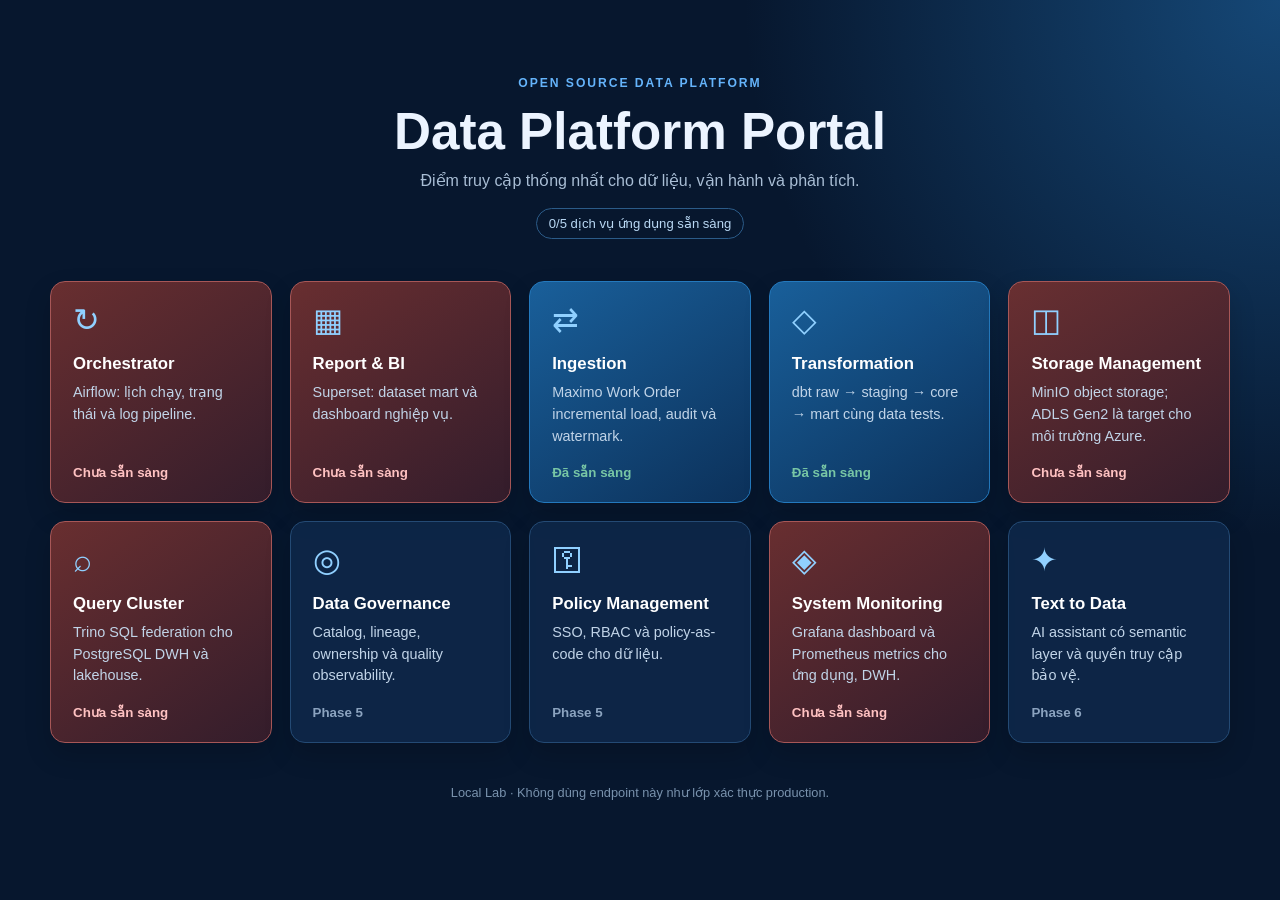
==== frontend/portal/index.html @ 21e0385d "feat: implement Maximo ingestion pipeline and core data platform infrastructure" ====
<!doctype html>
<html lang="vi">
  <head>
    <meta charset="UTF-8" />
    <meta name="viewport" content="width=device-width, initial-scale=1.0" />
    <title>Open Source Data Platform</title>
    <link rel="stylesheet" href="styles.css" />
  </head>
  <body>
    <main class="page-shell">
      <header>
        <p class="eyebrow">OPEN SOURCE DATA PLATFORM</p>
        <h1>Data Platform Portal</h1>
        <p class="subtitle">Điểm truy cập thống nhất cho dữ liệu, vận hành và phân tích.</p>
        <p class="health-note" id="health-summary" aria-live="polite">Đang kiểm tra trạng thái dịch vụ…</p>
      </header>

      <section class="grid" aria-label="Ứng dụng nền tảng dữ liệu">
        <a class="card active" href="http://localhost:8080" target="_blank" rel="noreferrer" data-health="/health/airflow">
          <span class="icon">↻</span><h2>Orchestrator</h2><p>Airflow: lịch chạy, trạng thái và log pipeline.</p><small class="status">Đang kiểm tra</small>
        </a>
        <a class="card active" href="http://localhost:8088" target="_blank" rel="noreferrer" data-health="/health/superset">
          <span class="icon">▦</span><h2>Report &amp; BI</h2><p>Superset: dataset mart và dashboard nghiệp vụ.</p><small class="status">Đang kiểm tra</small>
        </a>
        <div class="card active">
          <span class="icon">⇄</span><h2>Ingestion</h2><p>Maximo Work Order incremental load, audit và watermark.</p><small>Đã sẵn sàng</small>
        </div>
        <div class="card active">
          <span class="icon">◇</span><h2>Transformation</h2><p>dbt raw → staging → core → mart cùng data tests.</p><small>Đã sẵn sàng</small>
        </div>
        <a class="card active" href="http://localhost:9001" target="_blank" rel="noreferrer" data-health="/health/minio">
          <span class="icon">◫</span><h2>Storage Management</h2><p>MinIO object storage; ADLS Gen2 là target cho môi trường Azure.</p><small class="status">Đang kiểm tra</small>
        </a>
        <a class="card active" href="http://localhost:8081" target="_blank" rel="noreferrer" data-health="/health/trino">
          <span class="icon">⌕</span><h2>Query Cluster</h2><p>Trino SQL federation cho PostgreSQL DWH và lakehouse.</p><small class="status">Đang kiểm tra</small>
        </a>
        <div class="card">
          <span class="icon">◎</span><h2>Data Governance</h2><p>Catalog, lineage, ownership và quality observability.</p><small>Phase 5</small>
        </div>
        <div class="card">
          <span class="icon">⚿</span><h2>Policy Management</h2><p>SSO, RBAC và policy-as-code cho dữ liệu.</p><small>Phase 5</small>
        </div>
        <a class="card active" href="http://localhost:3001" target="_blank" rel="noreferrer" data-health="/health/grafana">
          <span class="icon">◈</span><h2>System Monitoring</h2><p>Grafana dashboard và Prometheus metrics cho ứng dụng, DWH.</p><small class="status">Đang kiểm tra</small>
        </a>
        <div class="card">
          <span class="icon">✦</span><h2>Text to Data</h2><p>AI assistant có semantic layer và quyền truy cập bảo vệ.</p><small>Phase 6</small>
        </div>
      </section>
      <footer>Local Lab · Không dùng endpoint này như lớp xác thực production.</footer>
    </main>
    <script src="app.js"></script>
  </body>
</html>
---- frontend/portal/styles.css ----
:root { color-scheme: dark; font-family: Inter, "Segoe UI", sans-serif; background: #07172e; color: #ecf4ff; }
* { box-sizing: border-box; }
body { margin: 0; min-width: 320px; background: radial-gradient(circle at top right, #154776 0, transparent 35%), #07172e; }
.page-shell { width: min(1180px, calc(100% - 48px)); margin: 0 auto; padding: 64px 0 36px; }
header { text-align: center; margin: 0 auto 42px; }
.eyebrow { letter-spacing: .16em; font-size: .76rem; color: #65b4fb; font-weight: 700; }
h1 { margin: 8px 0 10px; font-size: clamp(2rem, 4vw, 3.25rem); }
.subtitle { color: #a9bed5; margin: 0; }
.health-note { display: inline-block; margin: 18px 0 0; padding: 7px 12px; border: 1px solid #2b5b88; border-radius: 999px; color: #b9d8f4; font-size: .82rem; }
.grid { display: grid; grid-template-columns: repeat(auto-fit, minmax(210px, 1fr)); gap: 18px; }
.card { min-height: 208px; padding: 22px; display: flex; flex-direction: column; border: 1px solid #244a74; border-radius: 15px; background: rgba(15, 43, 78, .76); color: #d8e7f7; text-decoration: none; box-shadow: 0 12px 26px rgba(0,0,0,.17); }
.card.active { border-color: #2479bd; background: linear-gradient(145deg, rgba(26, 99, 160, .95), rgba(12, 50, 92, .95)); cursor: pointer; }
a.card.active:hover { transform: translateY(-3px); border-color: #8cc9ff; }
.icon { color: #90d0ff; font-size: 2rem; line-height: 1; }
h2 { margin: 18px 0 8px; font-size: 1.05rem; color: #fff; }
.card p { margin: 0; line-height: 1.5; font-size: .9rem; color: #c1d4e8; }
small { margin-top: auto; padding-top: 18px; color: #78c6a5; font-weight: 600; }
.card:not(.active) small { color: #8ba3bf; }
.card.unhealthy { border-color: #a75757; background: linear-gradient(145deg, rgba(111, 48, 48, .94), rgba(54, 29, 43, .94)); }
.card.unhealthy small { color: #ffc2c2; }
footer { text-align: center; color: #7992ad; margin-top: 42px; font-size: .8rem; }
@media (max-width: 600px) { .page-shell { width: min(100% - 28px, 1180px); padding-top: 38px; } .grid { grid-template-columns: 1fr; } }
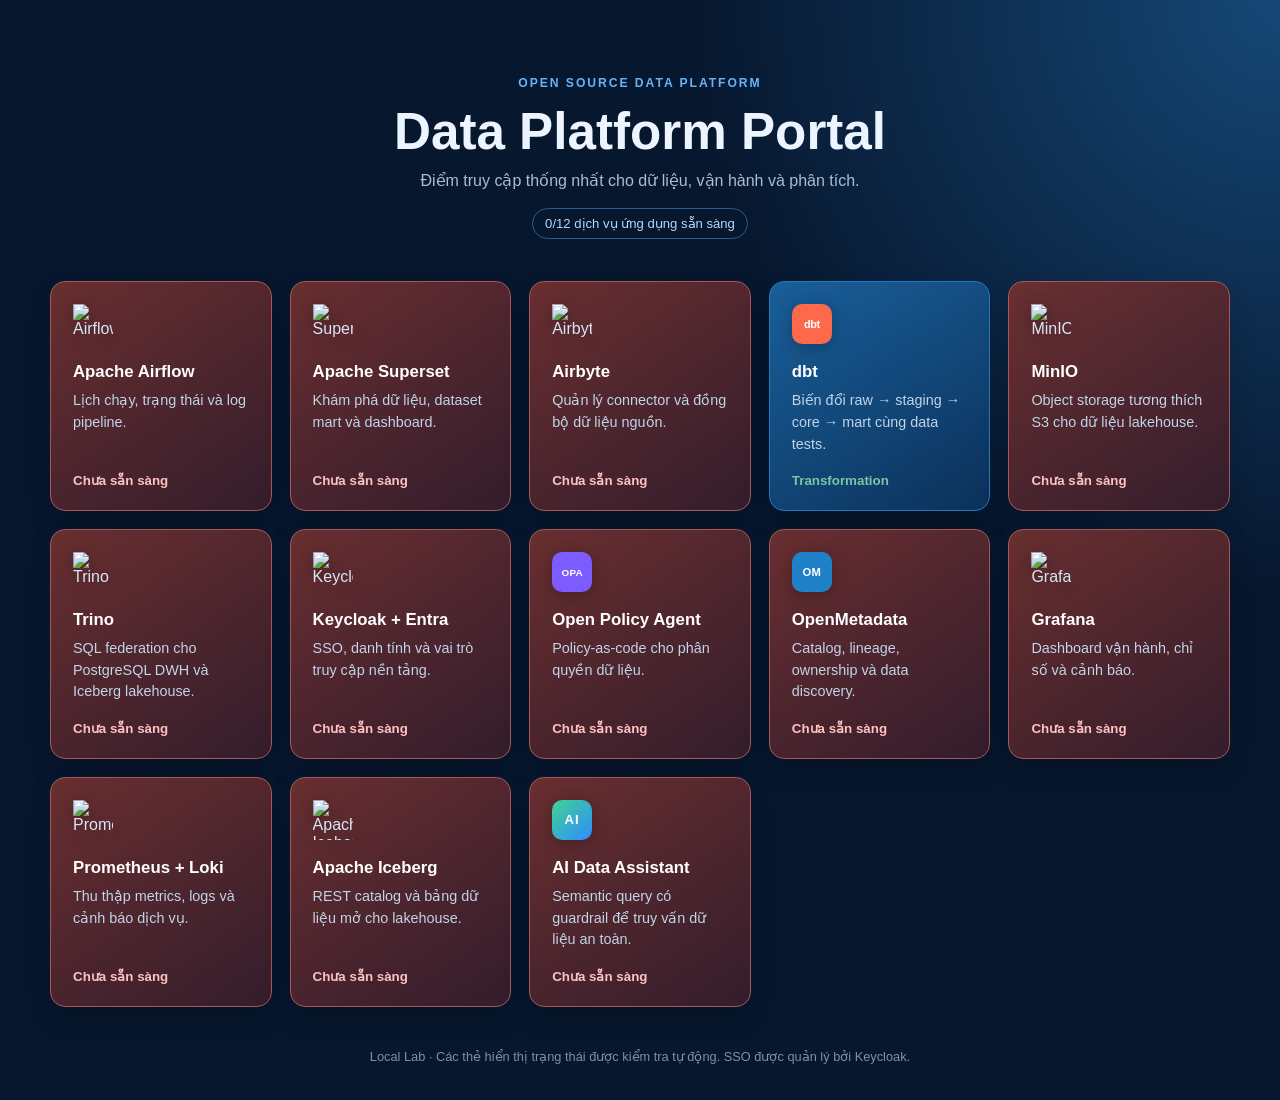
==== commit 1fb4cfed: "feat: add documentation, startup scripts, and configuration for platform tools and services" ====
--- a/frontend/portal/index.html
+++ b/frontend/portal/index.html
@@ -16,38 +16,21 @@
       </header>
 
       <section class="grid" aria-label="Ứng dụng nền tảng dữ liệu">
-        <a class="card active" href="http://localhost:8080" target="_blank" rel="noreferrer" data-health="/health/airflow">
-          <span class="icon">↻</span><h2>Orchestrator</h2><p>Airflow: lịch chạy, trạng thái và log pipeline.</p><small class="status">Đang kiểm tra</small>
-        </a>
-        <a class="card active" href="http://localhost:8088" target="_blank" rel="noreferrer" data-health="/health/superset">
-          <span class="icon">▦</span><h2>Report &amp; BI</h2><p>Superset: dataset mart và dashboard nghiệp vụ.</p><small class="status">Đang kiểm tra</small>
-        </a>
-        <div class="card active">
-          <span class="icon">⇄</span><h2>Ingestion</h2><p>Maximo Work Order incremental load, audit và watermark.</p><small>Đã sẵn sàng</small>
-        </div>
-        <div class="card active">
-          <span class="icon">◇</span><h2>Transformation</h2><p>dbt raw → staging → core → mart cùng data tests.</p><small>Đã sẵn sàng</small>
-        </div>
-        <a class="card active" href="http://localhost:9001" target="_blank" rel="noreferrer" data-health="/health/minio">
-          <span class="icon">◫</span><h2>Storage Management</h2><p>MinIO object storage; ADLS Gen2 là target cho môi trường Azure.</p><small class="status">Đang kiểm tra</small>
-        </a>
-        <a class="card active" href="http://localhost:8081" target="_blank" rel="noreferrer" data-health="/health/trino">
-          <span class="icon">⌕</span><h2>Query Cluster</h2><p>Trino SQL federation cho PostgreSQL DWH và lakehouse.</p><small class="status">Đang kiểm tra</small>
-        </a>
-        <div class="card">
-          <span class="icon">◎</span><h2>Data Governance</h2><p>Catalog, lineage, ownership và quality observability.</p><small>Phase 5</small>
-        </div>
-        <div class="card">
-          <span class="icon">⚿</span><h2>Policy Management</h2><p>SSO, RBAC và policy-as-code cho dữ liệu.</p><small>Phase 5</small>
-        </div>
-        <a class="card active" href="http://localhost:3001" target="_blank" rel="noreferrer" data-health="/health/grafana">
-          <span class="icon">◈</span><h2>System Monitoring</h2><p>Grafana dashboard và Prometheus metrics cho ứng dụng, DWH.</p><small class="status">Đang kiểm tra</small>
-        </a>
-        <div class="card">
-          <span class="icon">✦</span><h2>Text to Data</h2><p>AI assistant có semantic layer và quyền truy cập bảo vệ.</p><small>Phase 6</small>
-        </div>
+        <a class="card active" href="http://localhost:8080" target="_blank" rel="noreferrer" data-health="/health/airflow"><img class="app-logo" src="https://cdn.simpleicons.org/apacheairflow/17A2B8" alt="Airflow" /><h2>Apache Airflow</h2><p>Lịch chạy, trạng thái và log pipeline.</p><small class="status">Đang kiểm tra</small></a>
+        <a class="card active" href="http://localhost:8088" target="_blank" rel="noreferrer" data-health="/health/superset"><img class="app-logo" src="https://cdn.simpleicons.org/apachesuperset/20A7C9" alt="Superset" /><h2>Apache Superset</h2><p>Khám phá dữ liệu, dataset mart và dashboard.</p><small class="status">Đang kiểm tra</small></a>
+        <a class="card active" href="http://localhost:8001" target="_blank" rel="noreferrer" data-health="/health/airbyte"><img class="app-logo" src="https://cdn.simpleicons.org/airbyte/615EFF" alt="Airbyte" /><h2>Airbyte</h2><p>Quản lý connector và đồng bộ dữ liệu nguồn.</p><small class="status">Đang kiểm tra</small></a>
+        <a class="card active" href="https://docs.getdbt.com/" target="_blank" rel="noreferrer"><span class="app-logo fallback-logo dbt-logo" role="img" aria-label="dbt">dbt</span><h2>dbt</h2><p>Biến đổi raw → staging → core → mart cùng data tests.</p><small>Transformation</small></a>
+        <a class="card active" href="http://localhost:9001" target="_blank" rel="noreferrer" data-health="/health/minio"><img class="app-logo" src="https://cdn.simpleicons.org/minio/C72E49" alt="MinIO" /><h2>MinIO</h2><p>Object storage tương thích S3 cho dữ liệu lakehouse.</p><small class="status">Đang kiểm tra</small></a>
+        <a class="card active" href="http://localhost:8081" target="_blank" rel="noreferrer" data-health="/health/trino"><img class="app-logo" src="https://cdn.simpleicons.org/trino/DD00A1" alt="Trino" /><h2>Trino</h2><p>SQL federation cho PostgreSQL DWH và Iceberg lakehouse.</p><small class="status">Đang kiểm tra</small></a>
+        <a class="card active" href="http://localhost:8180" target="_blank" rel="noreferrer" data-health="/health/keycloak"><img class="app-logo" src="https://cdn.simpleicons.org/keycloak/4D4D4D" alt="Keycloak" /><h2>Keycloak + Entra</h2><p>SSO, danh tính và vai trò truy cập nền tảng.</p><small class="status">Đang kiểm tra</small></a>
+        <a class="card active" href="http://localhost:8182/health" target="_blank" rel="noreferrer" data-health="/health/opa"><span class="app-logo fallback-logo opa-logo" role="img" aria-label="Open Policy Agent">OPA</span><h2>Open Policy Agent</h2><p>Policy-as-code cho phân quyền dữ liệu.</p><small class="status">Đang kiểm tra</small></a>
+        <a class="card active" href="http://localhost:8585" target="_blank" rel="noreferrer" data-health="/health/openmetadata"><span class="app-logo fallback-logo metadata-logo" role="img" aria-label="OpenMetadata">OM</span><h2>OpenMetadata</h2><p>Catalog, lineage, ownership và data discovery.</p><small class="status">Đang kiểm tra</small></a>
+        <a class="card active" href="http://localhost:3001" target="_blank" rel="noreferrer" data-health="/health/grafana"><img class="app-logo" src="https://cdn.simpleicons.org/grafana/F46800" alt="Grafana" /><h2>Grafana</h2><p>Dashboard vận hành, chỉ số và cảnh báo.</p><small class="status">Đang kiểm tra</small></a>
+        <a class="card active" href="http://localhost:9090" target="_blank" rel="noreferrer" data-health="/health/prometheus"><img class="app-logo" src="https://cdn.simpleicons.org/prometheus/E6522C" alt="Prometheus" /><h2>Prometheus + Loki</h2><p>Thu thập metrics, logs và cảnh báo dịch vụ.</p><small class="status">Đang kiểm tra</small></a>
+        <a class="card active" href="http://localhost:8181/v1/config" target="_blank" rel="noreferrer" data-health="/health/iceberg"><img class="app-logo" src="https://cdn.simpleicons.org/apache/EA1D2C" alt="Apache Iceberg" /><h2>Apache Iceberg</h2><p>REST catalog và bảng dữ liệu mở cho lakehouse.</p><small class="status">Đang kiểm tra</small></a>
+        <a class="card active" href="http://localhost:8010/health" target="_blank" rel="noreferrer" data-health="/health/ai"><span class="app-logo fallback-logo ai-logo" role="img" aria-label="AI Data Assistant">AI</span><h2>AI Data Assistant</h2><p>Semantic query có guardrail để truy vấn dữ liệu an toàn.</p><small class="status">Đang kiểm tra</small></a>
       </section>
-      <footer>Local Lab · Không dùng endpoint này như lớp xác thực production.</footer>
+      <footer>Local Lab · Các thẻ hiển thị trạng thái được kiểm tra tự động. SSO được quản lý bởi Keycloak.</footer>
     </main>
     <script src="app.js"></script>
   </body>
--- a/frontend/portal/styles.css
+++ b/frontend/portal/styles.css
@@ -11,7 +11,12 @@
 .card { min-height: 208px; padding: 22px; display: flex; flex-direction: column; border: 1px solid #244a74; border-radius: 15px; background: rgba(15, 43, 78, .76); color: #d8e7f7; text-decoration: none; box-shadow: 0 12px 26px rgba(0,0,0,.17); }
 .card.active { border-color: #2479bd; background: linear-gradient(145deg, rgba(26, 99, 160, .95), rgba(12, 50, 92, .95)); cursor: pointer; }
 a.card.active:hover { transform: translateY(-3px); border-color: #8cc9ff; }
-.icon { color: #90d0ff; font-size: 2rem; line-height: 1; }
+.app-logo { width: 40px; height: 40px; object-fit: contain; object-position: left center; filter: drop-shadow(0 3px 8px rgba(0, 0, 0, .24)); }
+.fallback-logo { display: inline-grid; place-items: center; border-radius: 10px; color: #fff; font-size: .68rem; font-weight: 800; letter-spacing: -.04em; filter: drop-shadow(0 3px 8px rgba(0, 0, 0, .24)); }
+.dbt-logo { background: #ff694b; text-transform: lowercase; }
+.opa-logo { background: #7d5cff; font-size: .62rem; letter-spacing: .03em; }
+.metadata-logo { background: #1f81c7; font-size: .7rem; letter-spacing: .03em; }
+.ai-logo { background: linear-gradient(135deg, #42d392, #2d8cff); font-size: .82rem; letter-spacing: .08em; }
 h2 { margin: 18px 0 8px; font-size: 1.05rem; color: #fff; }
 .card p { margin: 0; line-height: 1.5; font-size: .9rem; color: #c1d4e8; }
 small { margin-top: auto; padding-top: 18px; color: #78c6a5; font-weight: 600; }
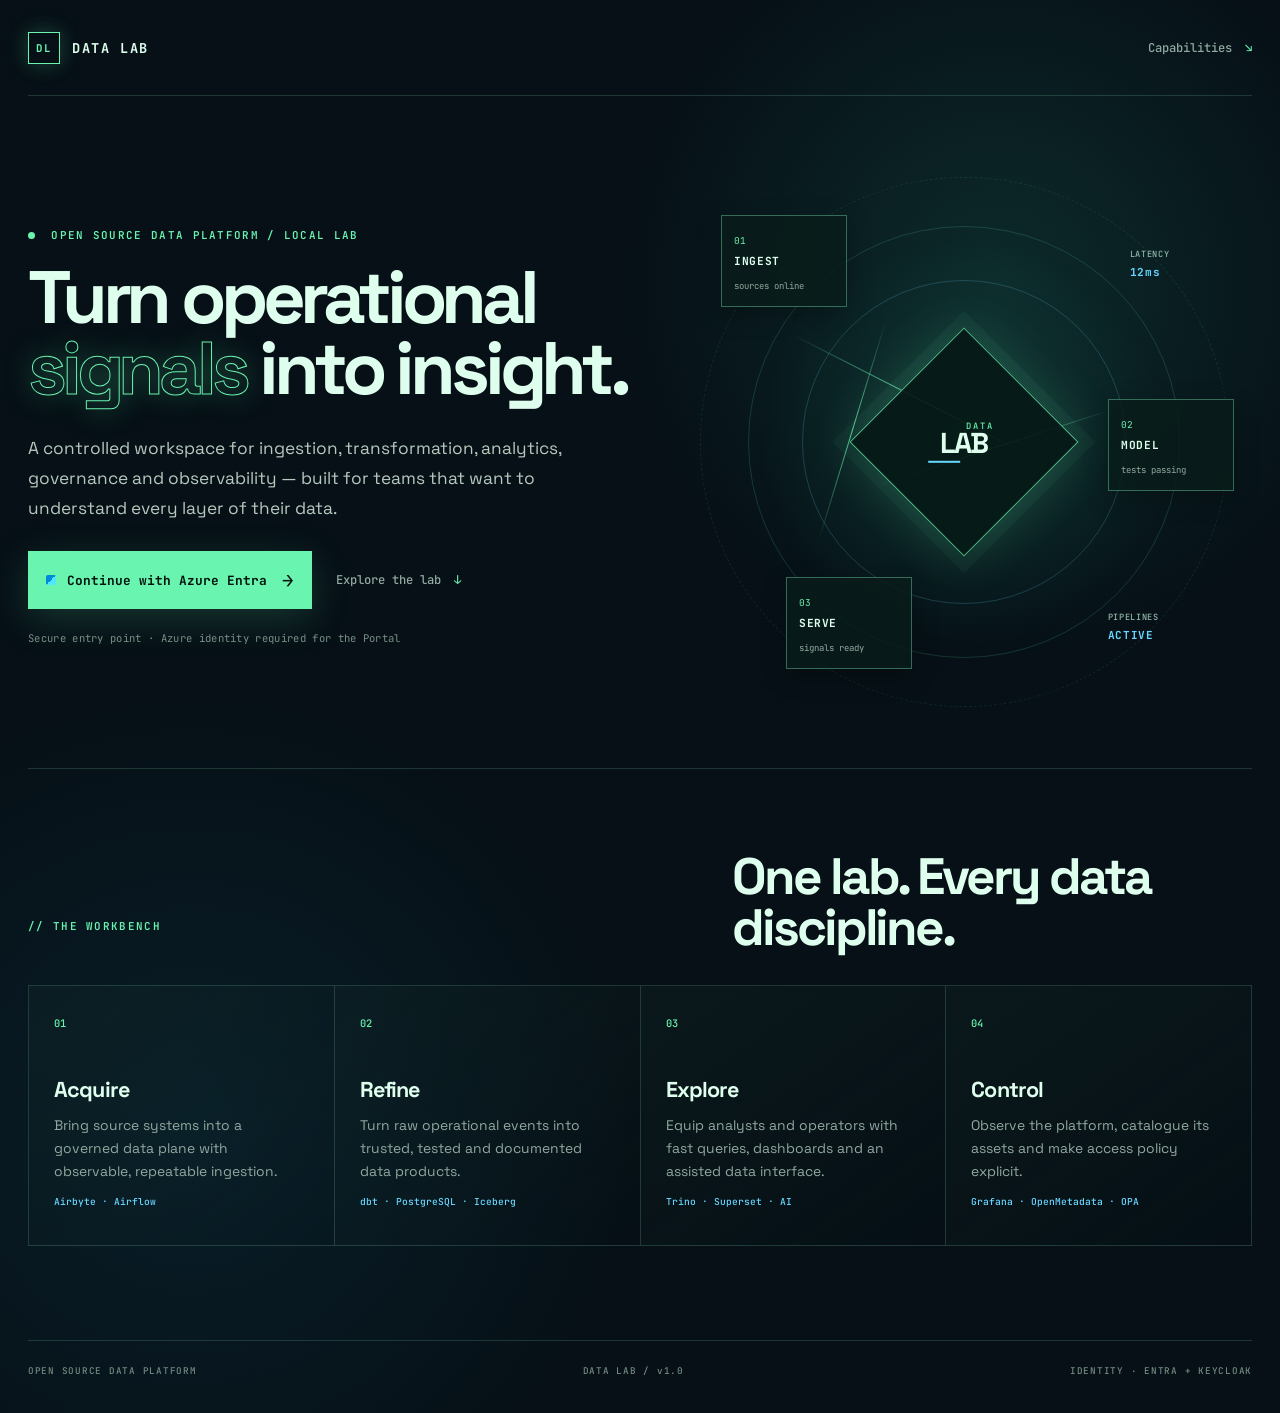
==== commit 165b6724: "feat: add Azure-gated Data Lab portal" ====
--- a/frontend/portal/index.html
+++ b/frontend/portal/index.html
@@ -1,37 +1,54 @@
 <!doctype html>
-<html lang="vi">
+<html lang="en">
   <head>
     <meta charset="UTF-8" />
     <meta name="viewport" content="width=device-width, initial-scale=1.0" />
-    <title>Open Source Data Platform</title>
-    <link rel="stylesheet" href="styles.css" />
+    <meta name="theme-color" content="#061016" />
+    <title>Data Lab · Open Source Data Platform</title>
+    <link rel="preconnect" href="https://fonts.googleapis.com" />
+    <link rel="preconnect" href="https://fonts.gstatic.com" crossorigin />
+    <link href="https://fonts.googleapis.com/css2?family=JetBrains+Mono:wght@400;500;600;700&family=Space+Grotesk:wght@400;500;600;700&display=swap" rel="stylesheet" />
+    <link rel="stylesheet" href="landing.css" />
   </head>
-  <body>
-    <main class="page-shell">
-      <header>
-        <p class="eyebrow">OPEN SOURCE DATA PLATFORM</p>
-        <h1>Data Platform Portal</h1>
-        <p class="subtitle">Điểm truy cập thống nhất cho dữ liệu, vận hành và phân tích.</p>
-        <p class="health-note" id="health-summary" aria-live="polite">Đang kiểm tra trạng thái dịch vụ…</p>
-      </header>
-
-      <section class="grid" aria-label="Ứng dụng nền tảng dữ liệu">
-        <a class="card active" href="http://localhost:8080" target="_blank" rel="noreferrer" data-health="/health/airflow"><img class="app-logo" src="https://cdn.simpleicons.org/apacheairflow/17A2B8" alt="Airflow" /><h2>Apache Airflow</h2><p>Lịch chạy, trạng thái và log pipeline.</p><small class="status">Đang kiểm tra</small></a>
-        <a class="card active" href="http://localhost:8088" target="_blank" rel="noreferrer" data-health="/health/superset"><img class="app-logo" src="https://cdn.simpleicons.org/apachesuperset/20A7C9" alt="Superset" /><h2>Apache Superset</h2><p>Khám phá dữ liệu, dataset mart và dashboard.</p><small class="status">Đang kiểm tra</small></a>
-        <a class="card active" href="http://localhost:8001" target="_blank" rel="noreferrer" data-health="/health/airbyte"><img class="app-logo" src="https://cdn.simpleicons.org/airbyte/615EFF" alt="Airbyte" /><h2>Airbyte</h2><p>Quản lý connector và đồng bộ dữ liệu nguồn.</p><small class="status">Đang kiểm tra</small></a>
-        <a class="card active" href="https://docs.getdbt.com/" target="_blank" rel="noreferrer"><span class="app-logo fallback-logo dbt-logo" role="img" aria-label="dbt">dbt</span><h2>dbt</h2><p>Biến đổi raw → staging → core → mart cùng data tests.</p><small>Transformation</small></a>
-        <a class="card active" href="http://localhost:9001" target="_blank" rel="noreferrer" data-health="/health/minio"><img class="app-logo" src="https://cdn.simpleicons.org/minio/C72E49" alt="MinIO" /><h2>MinIO</h2><p>Object storage tương thích S3 cho dữ liệu lakehouse.</p><small class="status">Đang kiểm tra</small></a>
-        <a class="card active" href="http://localhost:8081" target="_blank" rel="noreferrer" data-health="/health/trino"><img class="app-logo" src="https://cdn.simpleicons.org/trino/DD00A1" alt="Trino" /><h2>Trino</h2><p>SQL federation cho PostgreSQL DWH và Iceberg lakehouse.</p><small class="status">Đang kiểm tra</small></a>
-        <a class="card active" href="http://localhost:8180" target="_blank" rel="noreferrer" data-health="/health/keycloak"><img class="app-logo" src="https://cdn.simpleicons.org/keycloak/4D4D4D" alt="Keycloak" /><h2>Keycloak + Entra</h2><p>SSO, danh tính và vai trò truy cập nền tảng.</p><small class="status">Đang kiểm tra</small></a>
-        <a class="card active" href="http://localhost:8182/health" target="_blank" rel="noreferrer" data-health="/health/opa"><span class="app-logo fallback-logo opa-logo" role="img" aria-label="Open Policy Agent">OPA</span><h2>Open Policy Agent</h2><p>Policy-as-code cho phân quyền dữ liệu.</p><small class="status">Đang kiểm tra</small></a>
-        <a class="card active" href="http://localhost:8585" target="_blank" rel="noreferrer" data-health="/health/openmetadata"><span class="app-logo fallback-logo metadata-logo" role="img" aria-label="OpenMetadata">OM</span><h2>OpenMetadata</h2><p>Catalog, lineage, ownership và data discovery.</p><small class="status">Đang kiểm tra</small></a>
-        <a class="card active" href="http://localhost:3001" target="_blank" rel="noreferrer" data-health="/health/grafana"><img class="app-logo" src="https://cdn.simpleicons.org/grafana/F46800" alt="Grafana" /><h2>Grafana</h2><p>Dashboard vận hành, chỉ số và cảnh báo.</p><small class="status">Đang kiểm tra</small></a>
-        <a class="card active" href="http://localhost:9090" target="_blank" rel="noreferrer" data-health="/health/prometheus"><img class="app-logo" src="https://cdn.simpleicons.org/prometheus/E6522C" alt="Prometheus" /><h2>Prometheus + Loki</h2><p>Thu thập metrics, logs và cảnh báo dịch vụ.</p><small class="status">Đang kiểm tra</small></a>
-        <a class="card active" href="http://localhost:8181/v1/config" target="_blank" rel="noreferrer" data-health="/health/iceberg"><img class="app-logo" src="https://cdn.simpleicons.org/apache/EA1D2C" alt="Apache Iceberg" /><h2>Apache Iceberg</h2><p>REST catalog và bảng dữ liệu mở cho lakehouse.</p><small class="status">Đang kiểm tra</small></a>
-        <a class="card active" href="http://localhost:8010/health" target="_blank" rel="noreferrer" data-health="/health/ai"><span class="app-logo fallback-logo ai-logo" role="img" aria-label="AI Data Assistant">AI</span><h2>AI Data Assistant</h2><p>Semantic query có guardrail để truy vấn dữ liệu an toàn.</p><small class="status">Đang kiểm tra</small></a>
+  <body class="landing">
+    <div class="scanlines" aria-hidden="true"></div>
+    <nav class="topbar">
+      <a class="brand" href="/" aria-label="Data Lab home"><span class="brand-mark">DL</span><span>DATA LAB</span></a>
+      <a class="nav-link" href="#capabilities">Capabilities <span>↘</span></a>
+    </nav>
+    <main>
+      <section class="hero">
+        <div class="hero-copy">
+          <p class="kicker"><span class="pulse"></span> OPEN SOURCE DATA PLATFORM / LOCAL LAB</p>
+          <h1>Turn operational<br /><em>signals</em> into insight.</h1>
+          <p class="lede">A controlled workspace for ingestion, transformation, analytics, governance and observability — built for teams that want to understand every layer of their data.</p>
+          <div class="hero-actions">
+            <a class="login-button" href="/oauth2/start?rd=/portal/"><span class="azure-dot"></span> Continue with Azure Entra <b>→</b></a>
+            <a class="text-button" href="#capabilities">Explore the lab <span>↓</span></a>
+          </div>
+          <p class="access-note">Secure entry point · Azure identity required for the Portal</p>
+        </div>
+        <div class="lab-visual" aria-label="Animated data pipeline visualisation">
+          <div class="orbit orbit-one"></div><div class="orbit orbit-two"></div><div class="orbit orbit-three"></div>
+          <div class="core"><span>DATA</span><strong>LAB</strong><i></i></div>
+          <div class="node node-source"><small>01</small><b>INGEST</b><span>sources online</span></div>
+          <div class="node node-model"><small>02</small><b>MODEL</b><span>tests passing</span></div>
+          <div class="node node-serve"><small>03</small><b>SERVE</b><span>signals ready</span></div>
+          <div class="data-beam beam-a"></div><div class="data-beam beam-b"></div><div class="data-beam beam-c"></div>
+          <div class="telemetry telemetry-a">LATENCY <b>12ms</b></div>
+          <div class="telemetry telemetry-b">PIPELINES <b>ACTIVE</b></div>
+        </div>
       </section>
-      <footer>Local Lab · Các thẻ hiển thị trạng thái được kiểm tra tự động. SSO được quản lý bởi Keycloak.</footer>
+      <section class="capabilities" id="capabilities">
+        <div class="section-heading"><p class="kicker">// THE WORKBENCH</p><h2>One lab. Every data discipline.</h2></div>
+        <div class="capability-grid">
+          <article><span class="number">01</span><h3>Acquire</h3><p>Bring source systems into a governed data plane with observable, repeatable ingestion.</p><code>Airbyte · Airflow</code></article>
+          <article><span class="number">02</span><h3>Refine</h3><p>Turn raw operational events into trusted, tested and documented data products.</p><code>dbt · PostgreSQL · Iceberg</code></article>
+          <article><span class="number">03</span><h3>Explore</h3><p>Equip analysts and operators with fast queries, dashboards and an assisted data interface.</p><code>Trino · Superset · AI</code></article>
+          <article><span class="number">04</span><h3>Control</h3><p>Observe the platform, catalogue its assets and make access policy explicit.</p><code>Grafana · OpenMetadata · OPA</code></article>
+        </div>
+      </section>
     </main>
-    <script src="app.js"></script>
+    <footer><span>OPEN SOURCE DATA PLATFORM</span><span>DATA LAB / v1.0</span><span>IDENTITY · ENTRA + KEYCLOAK</span></footer>
   </body>
 </html>
--- a/frontend/portal/landing.css
+++ b/frontend/portal/landing.css
@@ -0,0 +1 @@
+:root{color-scheme:dark;--ink:#dfffee;--muted:#91a9a0;--line:rgba(159,255,205,.16);--mint:#69f4b0;--cyan:#68d6ff;--void:#061016;font-family:"Space Grotesk",system-ui,sans-serif}*{box-sizing:border-box}html{scroll-behavior:smooth}body{margin:0;min-width:320px;background:radial-gradient(circle at 78% 20%,rgba(38,136,118,.22),transparent 25%),radial-gradient(circle at 15% 80%,rgba(23,103,137,.16),transparent 28%),var(--void);color:var(--ink)}.scanlines{position:fixed;inset:0;z-index:-1;pointer-events:none;opacity:.18;background:repeating-linear-gradient(0deg,transparent 0 3px,rgba(140,255,217,.05) 4px)}.topbar,main,footer{width:min(1240px,calc(100% - 56px));margin:auto}.topbar{height:96px;display:flex;align-items:center;justify-content:space-between;border-bottom:1px solid var(--line)}.brand{display:flex;align-items:center;gap:12px;color:var(--ink);text-decoration:none;font:700 .85rem "JetBrains Mono",monospace;letter-spacing:.12em}.brand-mark{display:grid;place-items:center;width:32px;height:32px;border:1px solid var(--mint);color:var(--mint);font-size:.67rem;box-shadow:0 0 20px rgba(105,244,176,.25)}.nav-link{font:500 .76rem "JetBrains Mono",monospace;color:var(--muted);text-decoration:none}.nav-link span{color:var(--mint);margin-left:6px}.hero{min-height:640px;display:grid;grid-template-columns:1.05fr .95fr;align-items:center;gap:50px;padding:76px 0 56px}.kicker{margin:0 0 20px;color:var(--mint);font:600 .68rem "JetBrains Mono",monospace;letter-spacing:.12em}.pulse{display:inline-block;width:7px;height:7px;margin-right:8px;border-radius:50%;background:var(--mint);box-shadow:0 0 0 0 rgba(105,244,176,.55);animation:pulse 1.8s infinite}.hero h1{max-width:680px;margin:0;font-size:clamp(3rem,5.8vw,5.7rem);letter-spacing:-.07em;line-height:.96}.hero h1 em{font-style:normal;color:transparent;-webkit-text-stroke:1px var(--mint);text-shadow:0 0 30px rgba(105,244,176,.25)}.lede{max-width:570px;margin:28px 0;color:#b6c9bf;font-size:1.08rem;line-height:1.75}.hero-actions{display:flex;align-items:center;flex-wrap:wrap;gap:24px}.login-button{display:inline-flex;align-items:center;gap:11px;padding:16px 18px;color:#03130c;background:var(--mint);text-decoration:none;font:700 .8rem "JetBrains Mono",monospace;box-shadow:0 10px 38px rgba(105,244,176,.17);transition:transform .25s,box-shadow .25s}.login-button:hover{transform:translateY(-3px);box-shadow:0 16px 42px rgba(105,244,176,.33)}.login-button b{font-size:1.2rem;margin-left:4px}.azure-dot{width:10px;height:10px;border-radius:2px;background:linear-gradient(135deg,#0089d6 0 50%,#50e6ff 50%)}.text-button{color:var(--muted);font:500 .76rem "JetBrains Mono",monospace;text-decoration:none}.text-button span{color:var(--mint);margin-left:6px}.access-note{margin-top:22px;color:#789087;font:400 .66rem "JetBrains Mono",monospace;letter-spacing:.03em}.lab-visual{position:relative;aspect-ratio:1/1;min-height:410px;max-height:540px;isolation:isolate;background:radial-gradient(circle,rgba(60,196,158,.12),transparent 55%)}.core{position:absolute;inset:35%;z-index:3;display:grid;place-content:center;text-align:center;border:1px solid rgba(105,244,176,.75);transform:rotate(45deg);background:rgba(7,26,23,.93);box-shadow:0 0 0 12px rgba(105,244,176,.04),0 0 56px rgba(105,244,176,.2);animation:float 5s ease-in-out infinite}.core>*{transform:rotate(-45deg)}.core span{font:500 .55rem "JetBrains Mono",monospace;letter-spacing:.25em;color:var(--mint)}.core strong{font-size:1.8rem;letter-spacing:-.08em}.core i{width:32px;height:2px;margin:8px auto 0;background:var(--cyan)}.orbit{position:absolute;inset:10%;border:1px solid rgba(105,244,176,.16);border-radius:50%;animation:spin 22s linear infinite}.orbit-two{inset:20%;border-color:rgba(104,214,255,.2);animation-duration:15s;animation-direction:reverse}.orbit-three{inset:1%;border-style:dashed;opacity:.65;animation-duration:32s}.node{position:absolute;z-index:4;width:126px;padding:12px;border:1px solid rgba(127,238,190,.38);background:rgba(9,29,27,.85);box-shadow:0 8px 24px rgba(0,0,0,.24);font-family:"JetBrains Mono",monospace;animation:float 5s ease-in-out infinite}.node small{color:var(--mint);font-size:.59rem}.node b{display:block;margin:5px 0;font-size:.7rem;letter-spacing:.05em}.node span{color:var(--muted);font-size:.56rem}.node-source{top:8%;left:5%;animation-delay:-1.4s}.node-model{right:0;top:42%;animation-delay:-3s}.node-serve{left:17%;bottom:8%;animation-delay:-2s}.data-beam{position:absolute;z-index:1;height:1px;transform-origin:left;background:linear-gradient(90deg,transparent,var(--mint),transparent);opacity:.8;animation:beam 2.8s ease-in-out infinite}.beam-a{width:54%;top:30%;left:18%;transform:rotate(27deg)}.beam-b{width:45%;top:58%;left:34%;transform:rotate(-18deg);animation-delay:-1.1s}.beam-c{width:42%;top:68%;left:23%;transform:rotate(-73deg);animation-delay:-2.2s}.telemetry{position:absolute;color:#90b9a9;font:500 .54rem "JetBrains Mono",monospace;letter-spacing:.08em}.telemetry b{display:block;color:var(--cyan);margin-top:5px;font-size:.69rem}.telemetry-a{right:12%;top:14%}.telemetry-b{bottom:13%;right:14%}.capabilities{padding:82px 0 94px;border-top:1px solid var(--line)}.section-heading{display:flex;justify-content:space-between;align-items:end;margin-bottom:32px}.section-heading h2{max-width:520px;margin:0;font-size:clamp(2rem,4vw,3.5rem);letter-spacing:-.06em;line-height:1}.capability-grid{display:grid;grid-template-columns:repeat(4,1fr);border-top:1px solid var(--line);border-left:1px solid var(--line)}.capability-grid article{min-height:260px;padding:25px;border-right:1px solid var(--line);border-bottom:1px solid var(--line);background:linear-gradient(145deg,rgba(21,47,42,.28),transparent);transition:background .25s}.capability-grid article:hover{background:rgba(49,117,94,.18)}.number{font:500 .65rem "JetBrains Mono",monospace;color:var(--mint)}.capability-grid h3{margin:44px 0 11px;font-size:1.35rem;letter-spacing:-.04em}.capability-grid p{min-height:75px;margin:0;color:var(--muted);font-size:.87rem;line-height:1.62}.capability-grid code{color:var(--cyan);font:500 .6rem "JetBrains Mono",monospace}footer{display:flex;justify-content:space-between;padding:24px 0 36px;border-top:1px solid var(--line);color:#728b80;font:500 .58rem "JetBrains Mono",monospace;letter-spacing:.08em}@keyframes pulse{70%{box-shadow:0 0 0 8px transparent}}@keyframes spin{to{transform:rotate(360deg)}}@keyframes float{50%{transform:translateY(-9px)}}@keyframes beam{50%{opacity:.12;filter:brightness(1.8)}}@media(max-width:820px){.hero{grid-template-columns:1fr;padding-top:56px}.lab-visual{max-width:520px;width:100%;margin:auto}.capability-grid{grid-template-columns:repeat(2,1fr)}.section-heading{display:block}.section-heading .kicker{margin-bottom:12px}}@media(max-width:560px){.topbar,main,footer{width:min(100% - 30px,1240px)}.topbar{height:76px}.nav-link{display:none}.hero{min-height:auto;padding:54px 0}.hero h1{font-size:3rem}.lab-visual{min-height:340px}.node{width:108px;padding:9px}.capability-grid{grid-template-columns:1fr}.capability-grid article{min-height:220px}footer{gap:12px;flex-direction:column}}
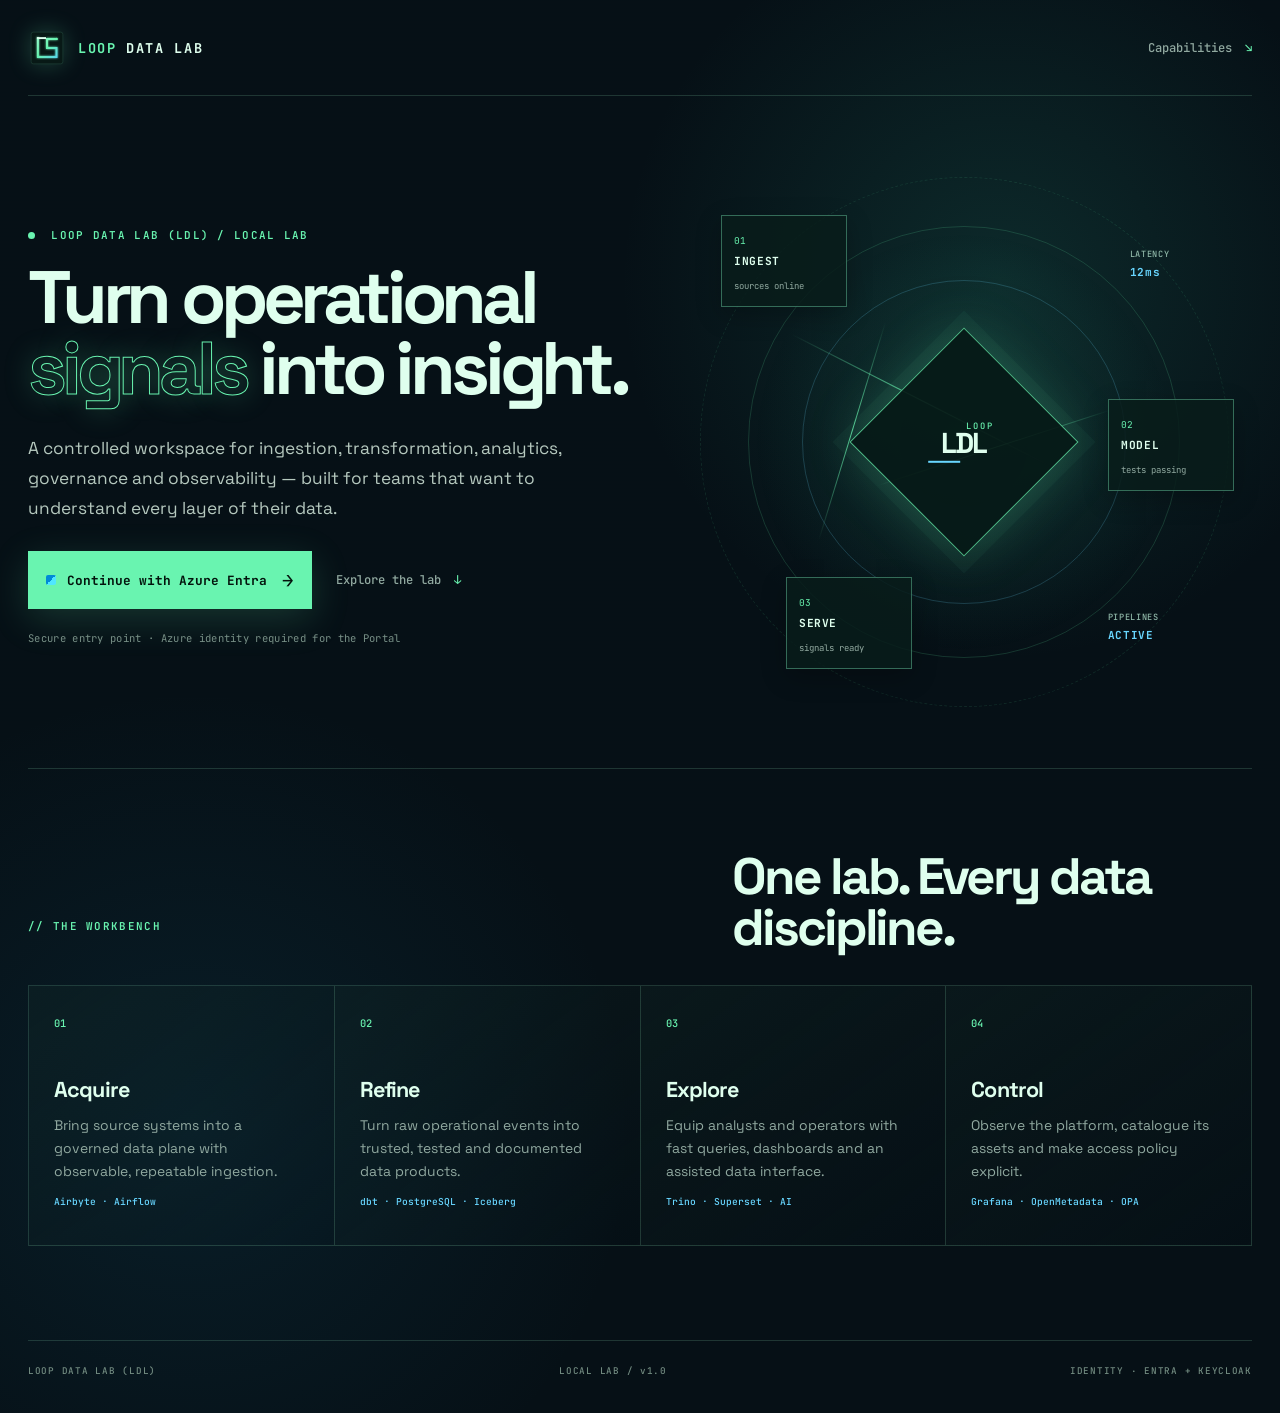
==== commit 128c825d: "feat: brand portal as Loop Data Lab" ====
--- a/frontend/portal/index.html
+++ b/frontend/portal/index.html
@@ -4,22 +4,23 @@
     <meta charset="UTF-8" />
     <meta name="viewport" content="width=device-width, initial-scale=1.0" />
     <meta name="theme-color" content="#061016" />
-    <title>Data Lab · Open Source Data Platform</title>
+    <title>Loop Data Lab (LDL)</title>
     <link rel="preconnect" href="https://fonts.googleapis.com" />
     <link rel="preconnect" href="https://fonts.gstatic.com" crossorigin />
     <link href="https://fonts.googleapis.com/css2?family=JetBrains+Mono:wght@400;500;600;700&family=Space+Grotesk:wght@400;500;600;700&display=swap" rel="stylesheet" />
     <link rel="stylesheet" href="landing.css" />
+    <link rel="stylesheet" href="branding.css" />
   </head>
   <body class="landing">
     <div class="scanlines" aria-hidden="true"></div>
     <nav class="topbar">
-      <a class="brand" href="/" aria-label="Data Lab home"><span class="brand-mark">DL</span><span>DATA LAB</span></a>
+      <a class="brand" href="/" aria-label="Loop Data Lab home"><img class="brand-logo" src="assets/ldl-logo.svg" alt="" /><span><b>LOOP</b> DATA LAB</span></a>
       <a class="nav-link" href="#capabilities">Capabilities <span>↘</span></a>
     </nav>
     <main>
       <section class="hero">
         <div class="hero-copy">
-          <p class="kicker"><span class="pulse"></span> OPEN SOURCE DATA PLATFORM / LOCAL LAB</p>
+          <p class="kicker"><span class="pulse"></span> LOOP DATA LAB (LDL) / LOCAL LAB</p>
           <h1>Turn operational<br /><em>signals</em> into insight.</h1>
           <p class="lede">A controlled workspace for ingestion, transformation, analytics, governance and observability — built for teams that want to understand every layer of their data.</p>
           <div class="hero-actions">
@@ -30,7 +31,7 @@
         </div>
         <div class="lab-visual" aria-label="Animated data pipeline visualisation">
           <div class="orbit orbit-one"></div><div class="orbit orbit-two"></div><div class="orbit orbit-three"></div>
-          <div class="core"><span>DATA</span><strong>LAB</strong><i></i></div>
+          <div class="core"><span>LOOP</span><strong>LDL</strong><i></i></div>
           <div class="node node-source"><small>01</small><b>INGEST</b><span>sources online</span></div>
           <div class="node node-model"><small>02</small><b>MODEL</b><span>tests passing</span></div>
           <div class="node node-serve"><small>03</small><b>SERVE</b><span>signals ready</span></div>
@@ -49,6 +50,6 @@
         </div>
       </section>
     </main>
-    <footer><span>OPEN SOURCE DATA PLATFORM</span><span>DATA LAB / v1.0</span><span>IDENTITY · ENTRA + KEYCLOAK</span></footer>
+    <footer><span>LOOP DATA LAB (LDL)</span><span>LOCAL LAB / v1.0</span><span>IDENTITY · ENTRA + KEYCLOAK</span></footer>
   </body>
 </html>
--- a/frontend/portal/branding.css
+++ b/frontend/portal/branding.css
@@ -0,0 +1,16 @@
+.brand-logo {
+  width: 38px;
+  height: 38px;
+  filter: drop-shadow(0 0 11px rgba(105, 244, 176, .24));
+}
+
+.brand b {
+  color: var(--mint);
+  font-weight: 700;
+}
+
+.portal-brand img {
+  width: 42px;
+  height: 42px;
+  filter: drop-shadow(0 0 11px rgba(105, 244, 176, .24));
+}
